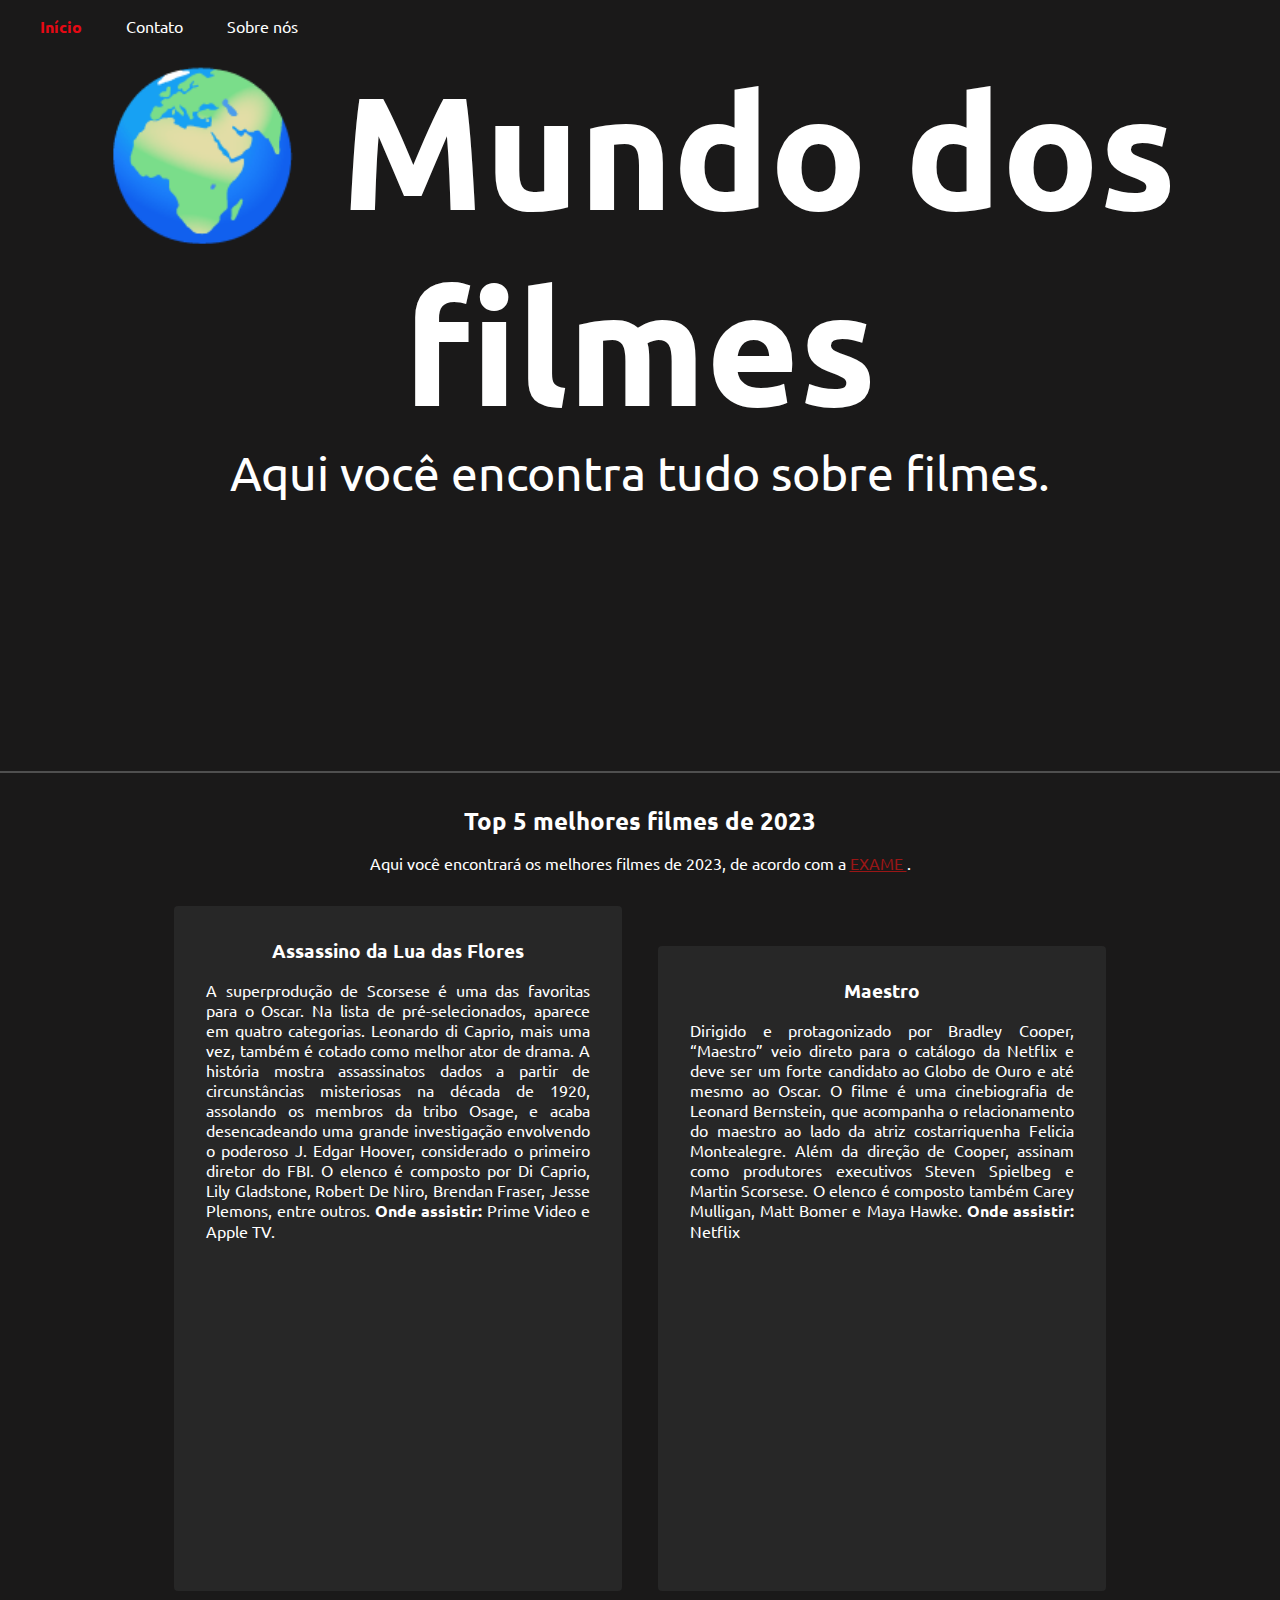
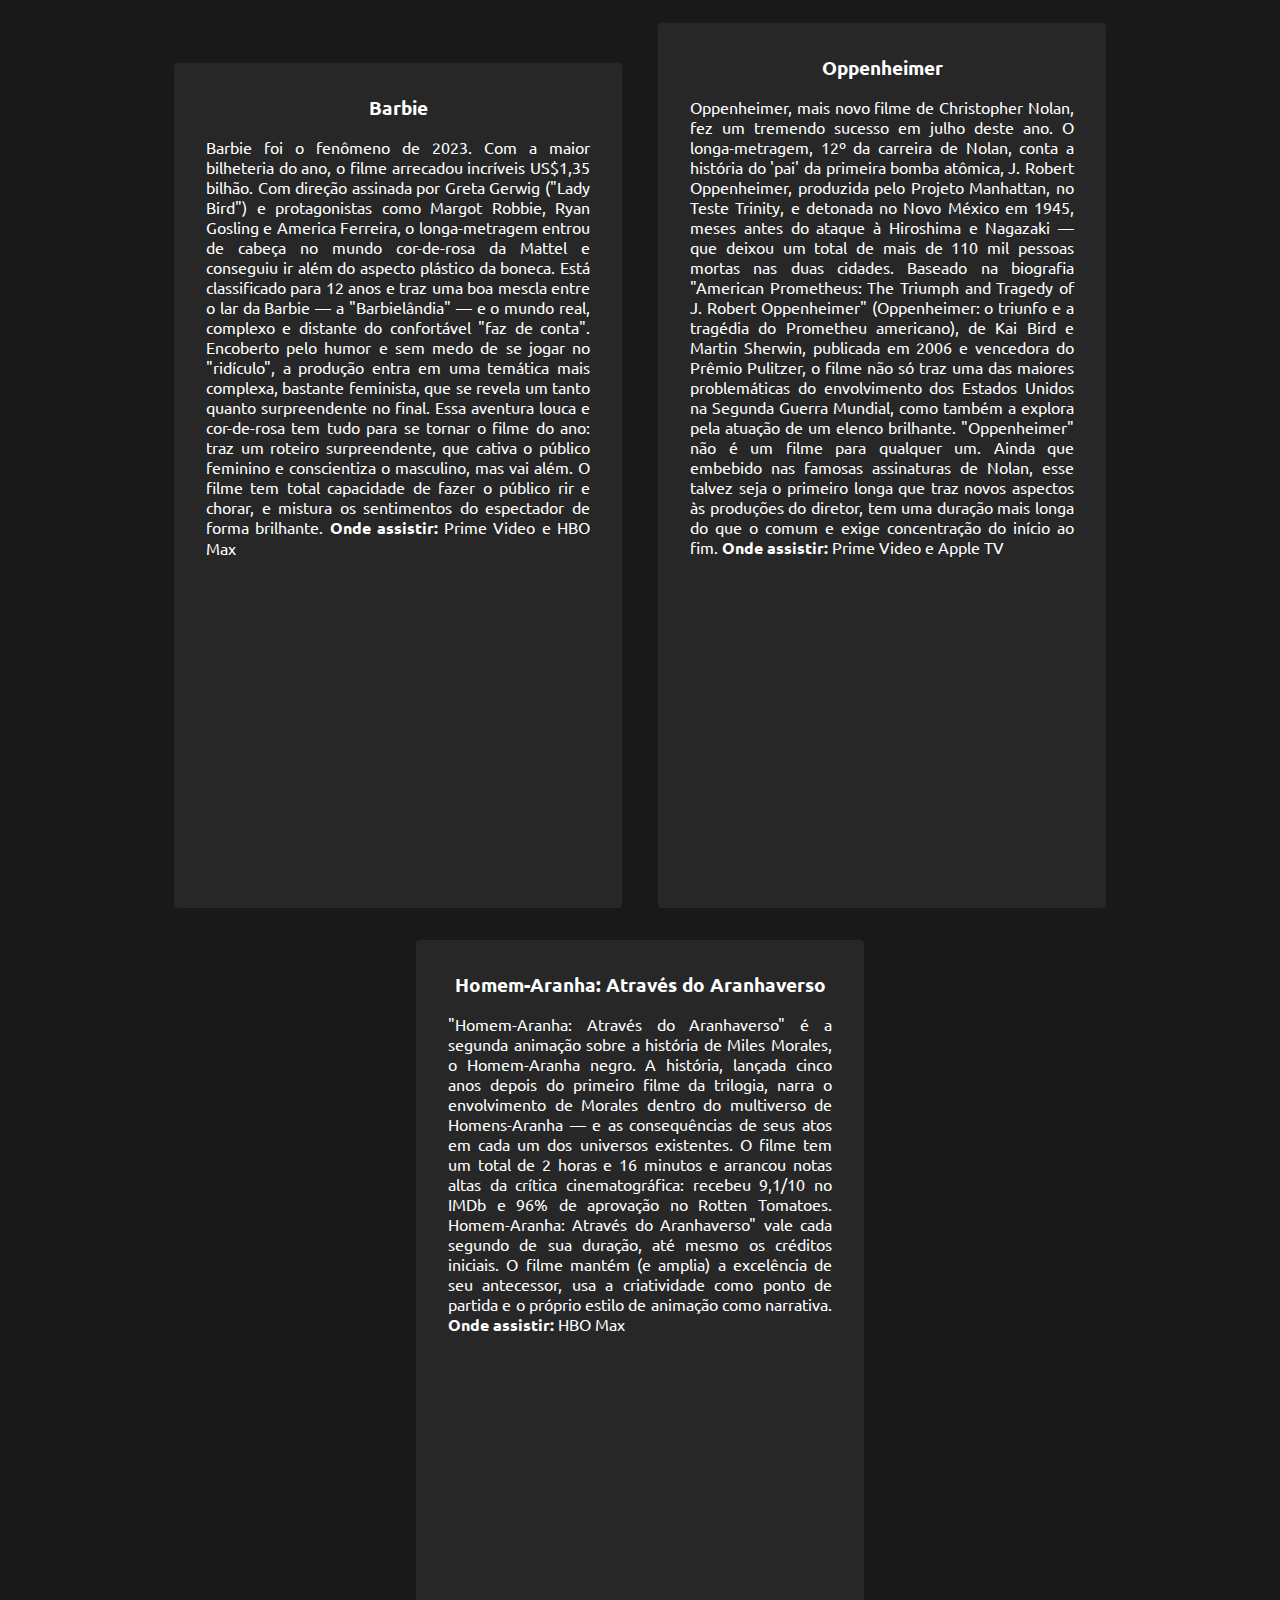
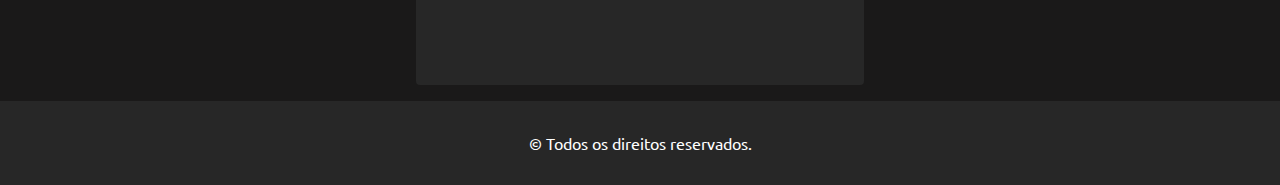
==== index.html @ b5dd5a97 "feat: copy ." ====
<!DOCTYPE html>
<html lang="pt-br">
  <head>
    <meta charset="UTF-8" />
    <meta name="viewport" content="width=device-width, initial-scale=1.0" />
    <link href="/assets/favicon.ico" rel="icon" type="image/x-icon" />
    <link rel="preconnect" href="https://fonts.googleapis.com" />
    <link rel="preconnect" href="https://fonts.gstatic.com" crossorigin />
    <link
      href="https://fonts.googleapis.com/css2?family=Ubuntu+Mono:ital,wght@0,400;0,700;1,400;1,700&family=Ubuntu:ital,wght@0,400;0,700;1,400&display=swap"
      rel="stylesheet"
    />
    <link
      rel="stylesheet"
      href="https://cdnjs.cloudflare.com/ajax/libs/font-awesome/6.2.1/css/all.min.css"
      integrity="sha512-MV7K8+y+gLIBoVD59lQIYicR65iaqukzvf/nwasF0nqhPay5w/9lJmVM2hMDcnK1OnMGCdVK+iQrJ7lzPJQd1w=="
      crossorigin="anonymous"
      referrerpolicy="no-referrer"
    />
    <meta
      name="description"
      content="Descubra os melhores filmes para assistir."
    />
    <meta name="keywords" content="filmes, cinema, 2023" />
    <meta name="author" content="Wesley Alencar" />
    <link rel="stylesheet" href="./global.css" />
    <link rel="stylesheet" href="./styles/index.css" />
    <title>Mundo dos filmes</title>
  </head>
  <body>
    <header>
      <nav>
        <ul>
          <li>
            <a href="#" class="active-link"
              ><i class="fa-solid fa-house"></i>Início</a
            >
          </li>
          <li>
            <a href="pages/contato.html">
              <i class="fa-solid fa-address-card"></i>Contato</a
            >
          </li>
          <li>
            <a href="pages/sobre.html">
              <i class="fa-solid fa-question"></i>
              Sobre nós</a
            >
          </li>
        </ul>
      </nav>
    </header>
    <main>
      <section id="presentation" class="presentation-class">
        <h1>&#127757; Mundo dos filmes</h1>
        <h2>Aqui você encontra tudo sobre filmes.</h2>
      </section>
      <section id="best-movies" class="best-movies-class">
        <h2>Top 5 melhores filmes de 2023</h2>
        <p>
          Aqui você encontrará os melhores filmes de 2023, de acordo com a
          <a
            href="https://exame.com/pop/os-melhores-filmes-de-2023-ate-agora-segundo-ranking-da-exame-pop/"
            target="_blank"
            >EXAME <i class="fa-solid fa-square-arrow-up-right"></i> </a
          >.
        </p>
        <!-- <hr /> -->

        <article>
          <h3>Assassino da Lua das Flores</h3>
          <p>
            A superprodução de Scorsese é uma das favoritas para o Oscar. Na
            lista de pré-selecionados, aparece em quatro categorias. Leonardo di
            Caprio, mais uma vez, também é cotado como melhor ator de drama. A
            história mostra assassinatos dados a partir de circunstâncias
            misteriosas na década de 1920, assolando os membros da tribo Osage,
            e acaba desencadeando uma grande investigação envolvendo o poderoso
            J. Edgar Hoover, considerado o primeiro diretor do FBI. O elenco é
            composto por Di Caprio, Lily Gladstone, Robert De Niro, Brendan
            Fraser, Jesse Plemons, entre outros.

            <strong> Onde assistir: </strong> Prime Video e Apple TV.
          </p>
          <iframe
            width="560"
            height="315"
            src="https://www.youtube.com/embed/T22WRjooZn4?si=lh2Ot-vimSoXQIIa"
            title="YouTube video player"
            frameborder="0"
            allow="accelerometer; autoplay; clipboard-write; encrypted-media; gyroscope; picture-in-picture; web-share"
            allowfullscreen
          ></iframe>
        </article>
        <!-- <hr /> -->
        <article>
          <h3>Maestro</h3>
          <p>
            Dirigido e protagonizado por Bradley Cooper, “Maestro” veio direto
            para o catálogo da Netflix e deve ser um forte candidato ao Globo de
            Ouro e até mesmo ao Oscar. O filme é uma cinebiografia de Leonard
            Bernstein, que acompanha o relacionamento do maestro ao lado da
            atriz costarriquenha Felicia Montealegre. Além da direção de Cooper,
            assinam como produtores executivos Steven Spielbeg e Martin
            Scorsese. O elenco é composto também Carey Mulligan, Matt Bomer e
            Maya Hawke.

            <strong> Onde assistir: </strong> Netflix
          </p>
          <iframe
            width="560"
            height="315"
            src="https://www.youtube.com/embed/1AYIC4e9lZg?si=TeXTI9ZkXKqlvPpS"
            title="YouTube video player"
            frameborder="0"
            allow="accelerometer; autoplay; clipboard-write; encrypted-media; gyroscope; picture-in-picture; web-share"
            allowfullscreen
          ></iframe>
        </article>
        <!-- <hr /> -->

        <article>
          <h3>Barbie</h3>
          <p>
            Barbie foi o fenômeno de 2023. Com a maior bilheteria do ano, o
            filme arrecadou incríveis US$1,35 bilhão. Com direção assinada por
            Greta Gerwig ("Lady Bird") e protagonistas como Margot Robbie, Ryan
            Gosling e America Ferreira, o longa-metragem entrou de cabeça no
            mundo cor-de-rosa da Mattel e conseguiu ir além do aspecto plástico
            da boneca. Está classificado para 12 anos e traz uma boa mescla
            entre o lar da Barbie — a "Barbielândia" — e o mundo real, complexo
            e distante do confortável "faz de conta". Encoberto pelo humor e sem
            medo de se jogar no "ridículo", a produção entra em uma temática
            mais complexa, bastante feminista, que se revela um tanto quanto
            surpreendente no final. Essa aventura louca e cor-de-rosa tem tudo
            para se tornar o filme do ano: traz um roteiro surpreendente, que
            cativa o público feminino e conscientiza o masculino, mas vai além.
            O filme tem total capacidade de fazer o público rir e chorar, e
            mistura os sentimentos do espectador de forma brilhante.

            <strong> Onde assistir: </strong> Prime Video e HBO Max
          </p>
          <iframe
            width="560"
            height="315"
            src="https://www.youtube.com/embed/pBk4NYhWNMM?si=kaM9PAVwFx_wB6Id"
            title="YouTube video player"
            frameborder="0"
            allow="accelerometer; autoplay; clipboard-write; encrypted-media; gyroscope; picture-in-picture; web-share"
            allowfullscreen
          ></iframe>
        </article>
        <!-- <hr /> -->

        <article>
          <h3>Oppenheimer</h3>
          <p>
            Oppenheimer, mais novo filme de Christopher Nolan, fez um tremendo
            sucesso em julho deste ano. O longa-metragem, 12º da carreira de
            Nolan, conta a história do 'pai' da primeira bomba atômica, J.
            Robert Oppenheimer, produzida pelo Projeto Manhattan, no Teste
            Trinity, e detonada no Novo México em 1945, meses antes do ataque à
            Hiroshima e Nagazaki — que deixou um total de mais de 110 mil
            pessoas mortas nas duas cidades. Baseado na biografia "American
            Prometheus: The Triumph and Tragedy of J. Robert Oppenheimer"
            (Oppenheimer: o triunfo e a tragédia do Prometheu americano), de Kai
            Bird e Martin Sherwin, publicada em 2006 e vencedora do Prêmio
            Pulitzer, o filme não só traz uma das maiores problemáticas do
            envolvimento dos Estados Unidos na Segunda Guerra Mundial, como
            também a explora pela atuação de um elenco brilhante. "Oppenheimer"
            não é um filme para qualquer um. Ainda que embebido nas famosas
            assinaturas de Nolan, esse talvez seja o primeiro longa que traz
            novos aspectos às produções do diretor, tem uma duração mais longa
            do que o comum e exige concentração do início ao fim.

            <strong> Onde assistir: </strong> Prime Video e Apple TV
          </p>
          <iframe
            width="560"
            height="315"
            src="https://www.youtube.com/embed/F3OxA9Cz17A?si=D6wG1gP7e25DbAF4"
            title="YouTube video player"
            frameborder="0"
            allow="accelerometer; autoplay; clipboard-write; encrypted-media; gyroscope; picture-in-picture; web-share"
            allowfullscreen
          ></iframe>
        </article>
        <!-- <hr /> -->

        <article>
          <h3>Homem-Aranha: Através do Aranhaverso</h3>
          <p>
            "Homem-Aranha: Através do Aranhaverso" é a segunda animação sobre a
            história de Miles Morales, o Homem-Aranha negro. A história, lançada
            cinco anos depois do primeiro filme da trilogia, narra o
            envolvimento de Morales dentro do multiverso de Homens-Aranha — e as
            consequências de seus atos em cada um dos universos existentes. O
            filme tem um total de 2 horas e 16 minutos e arrancou notas altas da
            crítica cinematográfica: recebeu 9,1/10 no IMDb e 96% de aprovação
            no Rotten Tomatoes. Homem-Aranha: Através do Aranhaverso" vale cada
            segundo de sua duração, até mesmo os créditos iniciais. O filme
            mantém (e amplia) a excelência de seu antecessor, usa a criatividade
            como ponto de partida e o próprio estilo de animação como narrativa.

            <strong> Onde assistir: </strong> HBO Max
          </p>
          <iframe
            width="560"
            height="315"
            src="https://www.youtube.com/embed/LZBlXkDvhh4?si=C2SuOZKjbtNcQw54"
            title="YouTube video player"
            frameborder="0"
            allow="accelerometer; autoplay; clipboard-write; encrypted-media; gyroscope; picture-in-picture; web-share"
            allowfullscreen
          ></iframe>
        </article>
        <!-- <hr /> -->
      </section>
    </main>

    <footer>
      <p>© Todos os direitos reservados.</p>
    </footer>
  </body>
</html>
---- global.css ----
:root {
  --text: #ffffff;
  --background: #1a1919;
  --background-lighter: #272727;
  --primary: #e50914;
  --secondary: #9a1616;
  --accent: #f82727;
  --default-raduis: 0.25rem;
}

* {
  box-sizing: border-box;
  margin: 0;
  padding: 0;
  font-family: "Ubuntu", sans-serif;
  transition: 0.2s ease-in-out;
}

html,
body {
  width: 100%;
  scroll-behavior: smooth;
}

body {
  background-color: var(--background);
  color: var(--text);
}

a {
  color: var(--secondary);
}

nav {
  padding: 1rem;
  background-color: var(--background);
}

nav i {
  margin-right: 0.5rem;
}

nav ul {
  list-style: none;
  display: inline;
}

nav ul li {
  display: inline;
  margin: 1rem;
}

nav ul li a {
  color: var(--text);
  text-decoration: none;
}

nav ul li a:active {
  color: var(--primary);
}

nav ul li:hover a {
  color: var(--primary);
}

.active-link {
  color: var(--primary);
  font-weight: bold;
}

.active-link:hover {
  color: var(--secondary);
}

footer {
  background-color: var(--background-lighter);
  padding: 1rem;
  text-align: center;
}
---- styles/index.css ----
.best-movies-class {
  text-align: center;
}

article {
  display: inline-block;
  width: 35vw;
  min-height: 10vh;
  padding: 1rem;
  margin: 1rem;
  border-radius: var(--default-raduis);
  text-align: center;
  background-color: var(--background-lighter);
}

article h3,
p {
  margin: 1rem;
}

article p {
  text-align: justify;
}

.presentation-class {
  height: 80vh;
  background-image: url("../assets/background-presentation.gif");
  background-size: cover;
  margin-bottom: 2rem;
  text-align: center;
  border-bottom: solid 2px #4f4f4f;
}

.presentation-class h1 {
  font-size: 10rem;
}

.presentation-class h2 {
  font-size: 3rem;
  font-weight: 400;
}
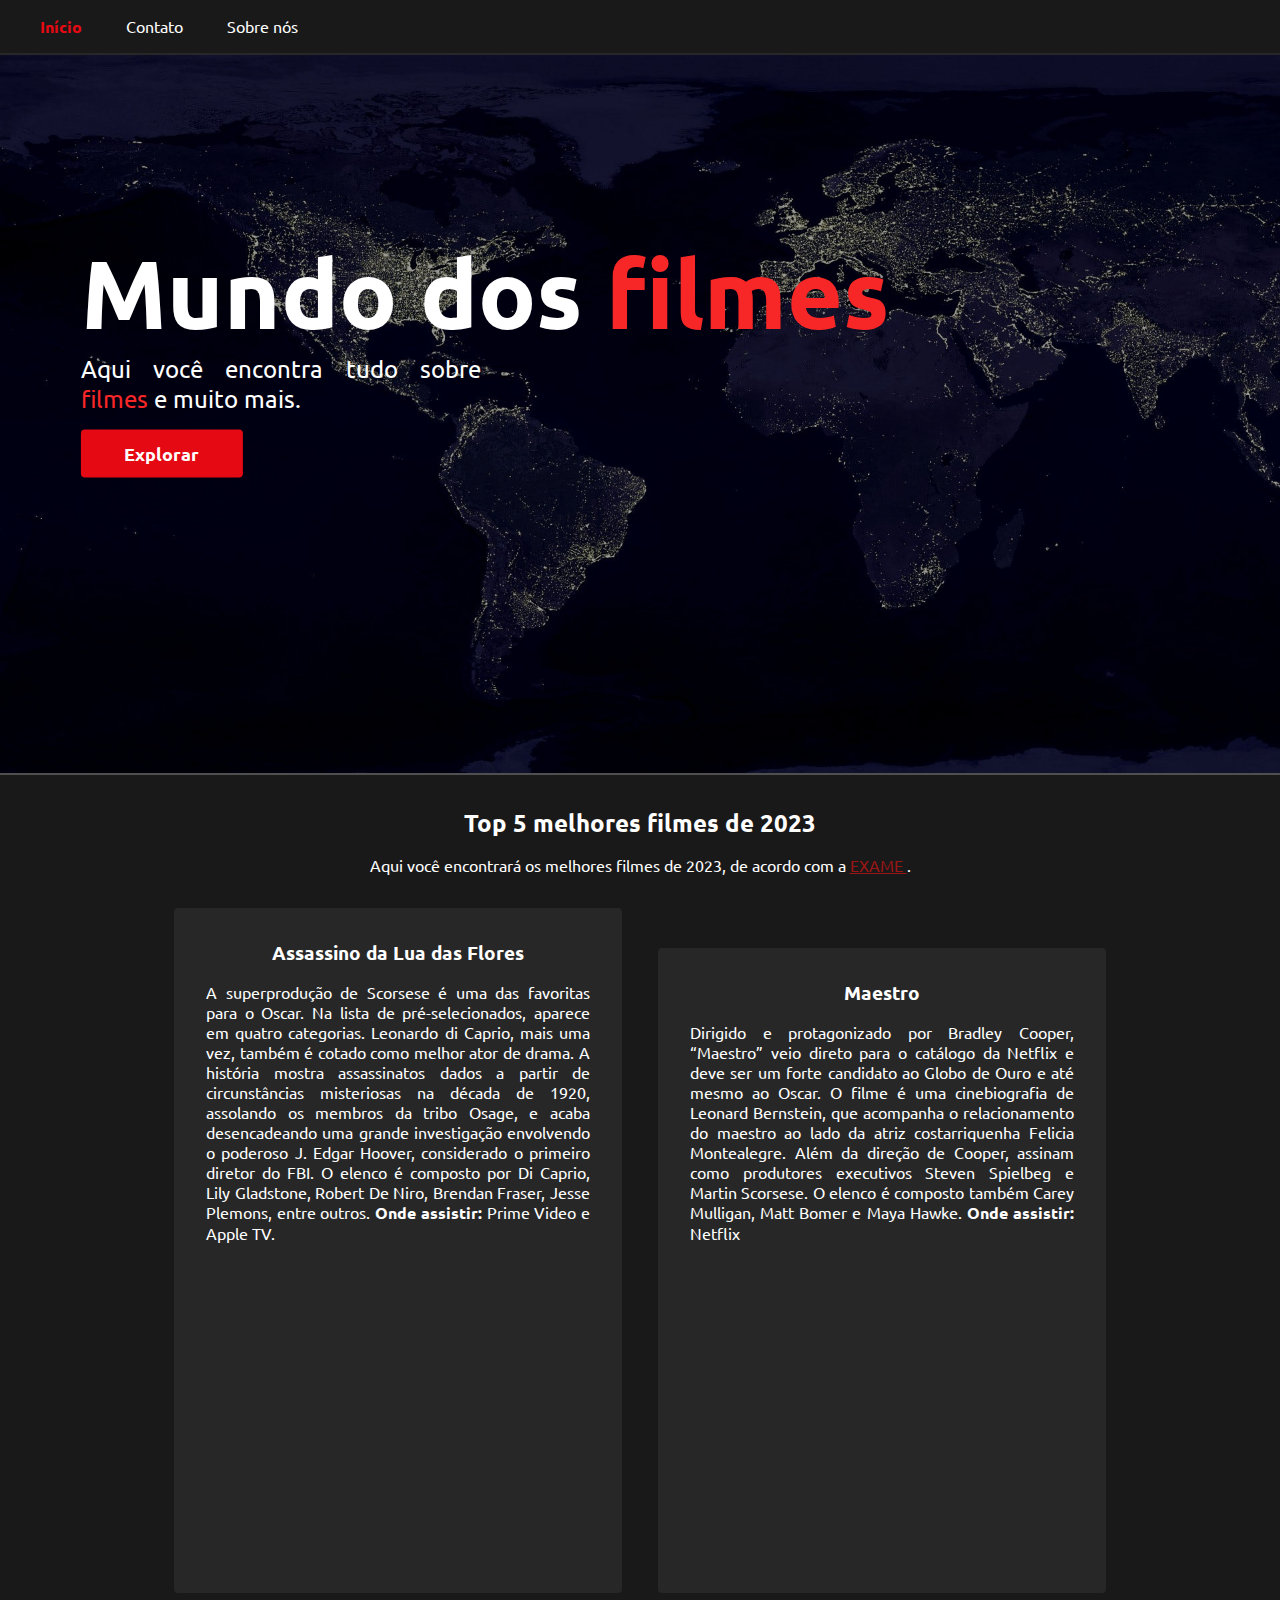
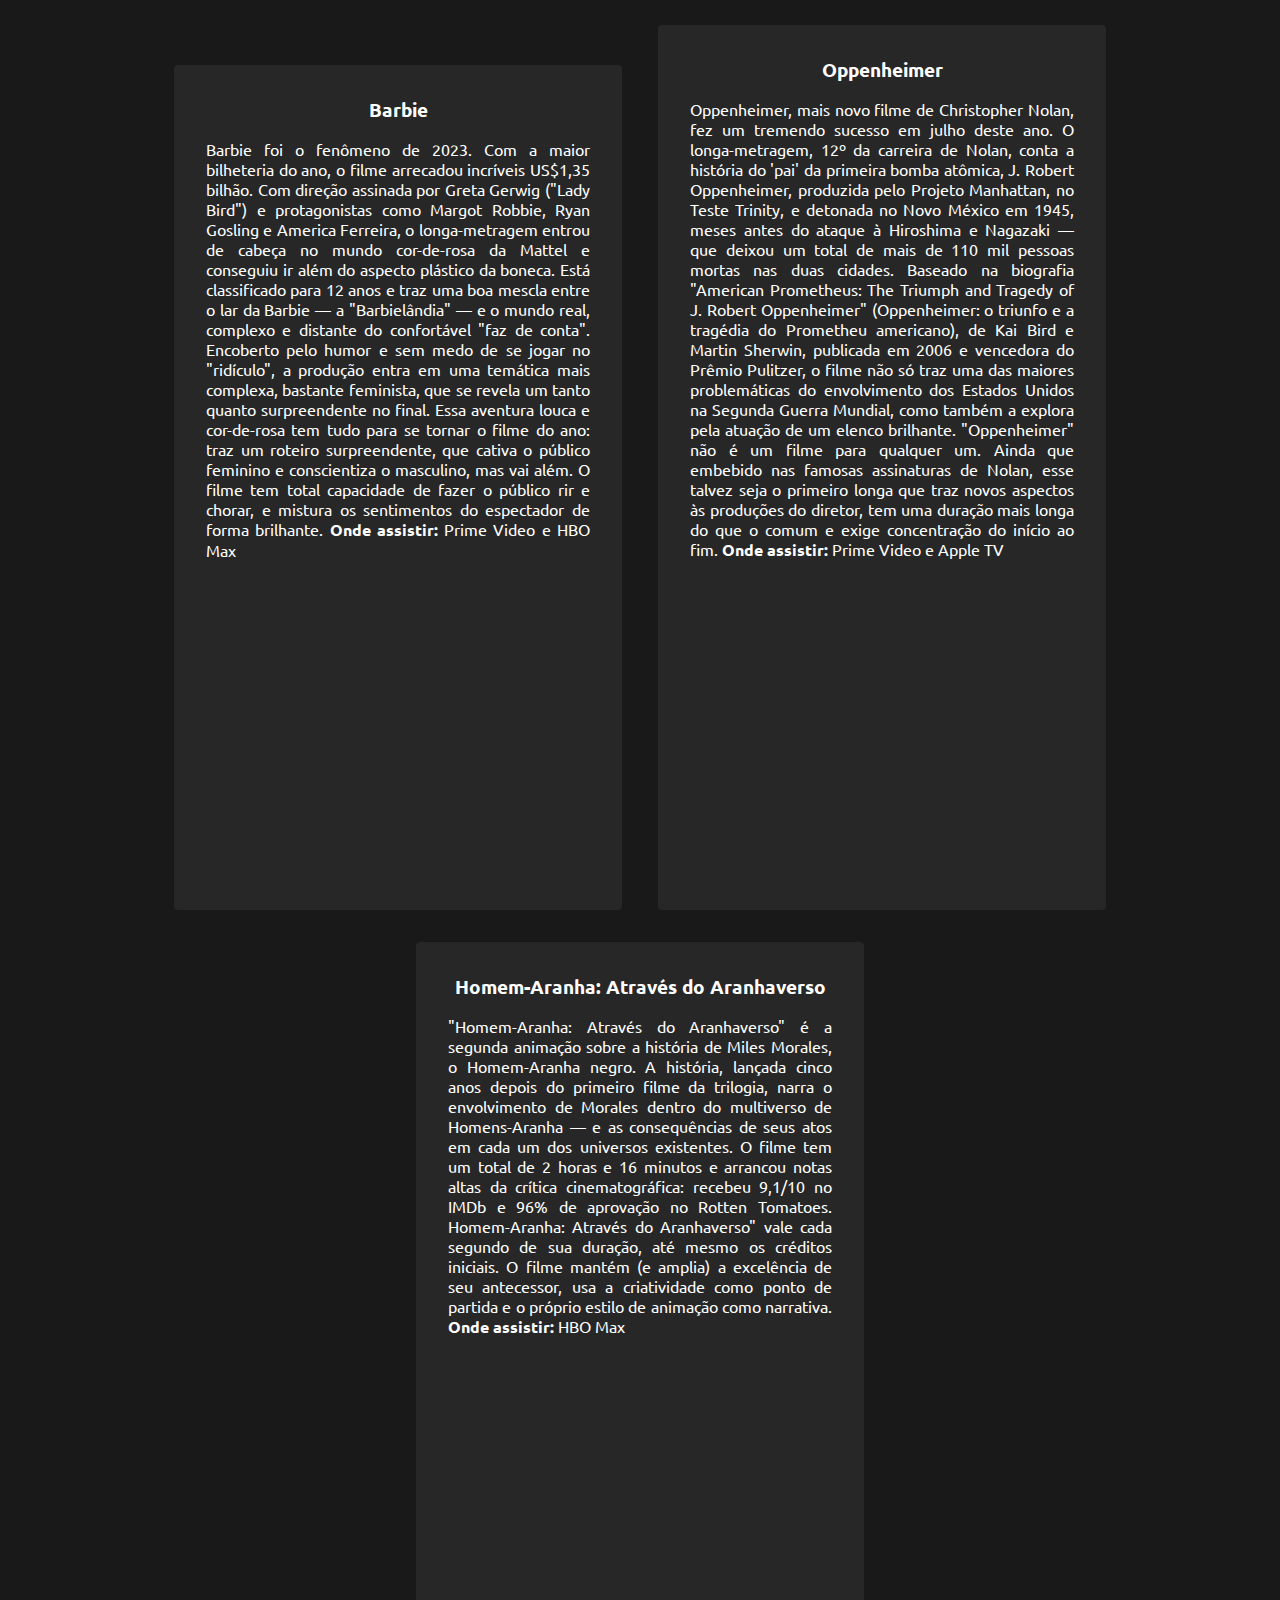
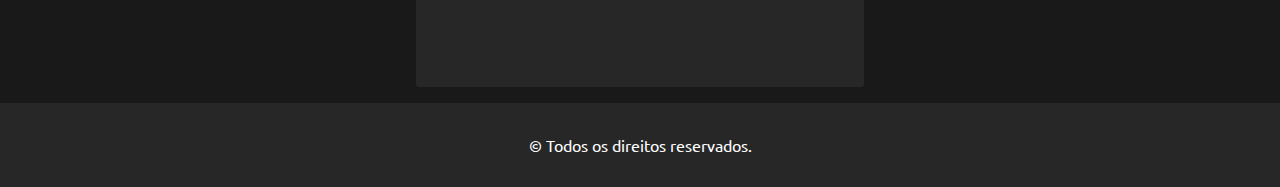
==== commit f93c3d76: "refator: add new wallpaper image and acessibility tags" ====
--- a/index.html
+++ b/index.html
@@ -52,8 +52,29 @@
     </header>
     <main>
       <section id="presentation" class="presentation-class">
-        <h1>&#127757; Mundo dos filmes</h1>
-        <h2>Aqui você encontra tudo sobre filmes.</h2>
+        <img
+          src="./assets/map-600.jpg"
+          srcset="
+            ./assets/map-600.jpg  600w,
+            ./assets/map-hd.jpg   720w,
+            ./assets/map-fhd.jpg 1279w,
+            ./assets/map-2k.jpg  1919w
+          "
+          alt="Descrição da imagem"
+        />
+        <div class="description" aria-label="Descrição do site">
+          <h1>Mundo dos <span class="span-contrast">filmes</span></h1>
+          <h2>
+            Aqui você encontra tudo sobre
+            <span class="span-contrast">filmes</span> e muito mais.
+          </h2>
+          <button
+            aria-label="Ir para seção de melhores filmes"
+            class="primary-button"
+          >
+            <a href="#best-movies"> Explorar </a>
+          </button>
+        </div>
       </section>
       <section id="best-movies" class="best-movies-class">
         <h2>Top 5 melhores filmes de 2023</h2>
@@ -67,9 +88,9 @@
         </p>
         <!-- <hr /> -->
 
-        <article>
-          <h3>Assassino da Lua das Flores</h3>
-          <p>
+        <article aria-label="card do filme">
+          <h3 aria-label="Título do filme">Assassino da Lua das Flores</h3>
+          <p aria-label="Descrição do filme">
             A superprodução de Scorsese é uma das favoritas para o Oscar. Na
             lista de pré-selecionados, aparece em quatro categorias. Leonardo di
             Caprio, mais uma vez, também é cotado como melhor ator de drama. A
@@ -83,6 +104,7 @@
             <strong> Onde assistir: </strong> Prime Video e Apple TV.
           </p>
           <iframe
+            aria-label="Trailer do filme"
             width="560"
             height="315"
             src="https://www.youtube.com/embed/T22WRjooZn4?si=lh2Ot-vimSoXQIIa"
@@ -93,9 +115,9 @@
           ></iframe>
         </article>
         <!-- <hr /> -->
-        <article>
-          <h3>Maestro</h3>
-          <p>
+        <article aria-label="card do filme">
+          <h3 aria-label="Título do filme">Maestro</h3>
+          <p aria-label="Descrição do filme">
             Dirigido e protagonizado por Bradley Cooper, “Maestro” veio direto
             para o catálogo da Netflix e deve ser um forte candidato ao Globo de
             Ouro e até mesmo ao Oscar. O filme é uma cinebiografia de Leonard
@@ -108,6 +130,7 @@
             <strong> Onde assistir: </strong> Netflix
           </p>
           <iframe
+            aria-label="Trailer do filme"
             width="560"
             height="315"
             src="https://www.youtube.com/embed/1AYIC4e9lZg?si=TeXTI9ZkXKqlvPpS"
@@ -119,9 +142,9 @@
         </article>
         <!-- <hr /> -->
 
-        <article>
-          <h3>Barbie</h3>
-          <p>
+        <article aria-label="card do filme">
+          <h3 aria-label="Título do filme">Barbie</h3>
+          <p aria-label="Descrição do filme">
             Barbie foi o fenômeno de 2023. Com a maior bilheteria do ano, o
             filme arrecadou incríveis US$1,35 bilhão. Com direção assinada por
             Greta Gerwig ("Lady Bird") e protagonistas como Margot Robbie, Ryan
@@ -141,6 +164,7 @@
             <strong> Onde assistir: </strong> Prime Video e HBO Max
           </p>
           <iframe
+            aria-label="Trailer do filme"
             width="560"
             height="315"
             src="https://www.youtube.com/embed/pBk4NYhWNMM?si=kaM9PAVwFx_wB6Id"
@@ -152,9 +176,9 @@
         </article>
         <!-- <hr /> -->
 
-        <article>
-          <h3>Oppenheimer</h3>
-          <p>
+        <article aria-label="card do filme">
+          <h3 aria-label="Título do filme">Oppenheimer</h3>
+          <p aria-label="Descrição do filme">
             Oppenheimer, mais novo filme de Christopher Nolan, fez um tremendo
             sucesso em julho deste ano. O longa-metragem, 12º da carreira de
             Nolan, conta a história do 'pai' da primeira bomba atômica, J.
@@ -176,6 +200,7 @@
             <strong> Onde assistir: </strong> Prime Video e Apple TV
           </p>
           <iframe
+            aria-label="Trailer do filme"
             width="560"
             height="315"
             src="https://www.youtube.com/embed/F3OxA9Cz17A?si=D6wG1gP7e25DbAF4"
@@ -187,9 +212,11 @@
         </article>
         <!-- <hr /> -->
 
-        <article>
-          <h3>Homem-Aranha: Através do Aranhaverso</h3>
-          <p>
+        <article aria-label="card do filme">
+          <h3 aria-label="Título do filme">
+            Homem-Aranha: Através do Aranhaverso
+          </h3>
+          <p aria-label="Descrição do filme">
             "Homem-Aranha: Através do Aranhaverso" é a segunda animação sobre a
             história de Miles Morales, o Homem-Aranha negro. A história, lançada
             cinco anos depois do primeiro filme da trilogia, narra o
@@ -205,6 +232,7 @@
             <strong> Onde assistir: </strong> HBO Max
           </p>
           <iframe
+            aria-label="Trailer do filme"
             width="560"
             height="315"
             src="https://www.youtube.com/embed/LZBlXkDvhh4?si=C2SuOZKjbtNcQw54"
--- a/global.css
+++ b/global.css
@@ -34,6 +34,7 @@
 nav {
   padding: 1rem;
   background-color: var(--background);
+  border-bottom: 2px solid var(--background-lighter);
 }
 
 nav i {
@@ -77,3 +78,27 @@
   padding: 1rem;
   text-align: center;
 }
+
+.primary-button {
+  display: block;
+  background-color: var(--primary);
+  color: var(--text);
+  cursor: pointer;
+  border-radius: var(--default-raduis);
+  border: none;
+  height: 2rem;
+  padding: 0.5rem 0.3rem;
+}
+
+.primary-button:hover {
+  opacity: 0.5;
+}
+
+.primary-button a {
+  text-decoration: none;
+  color: var(--text);
+}
+
+.span-contrast {
+  color: var(--accent);
+}
--- a/styles/index.css
+++ b/styles/index.css
@@ -23,19 +23,60 @@
 }
 
 .presentation-class {
+  position: relative;
   height: 80vh;
-  background-image: url("../assets/background-presentation.gif");
+  /* background-image: url("../assets/background-presentation.gif"); */
   background-size: cover;
   margin-bottom: 2rem;
   text-align: center;
   border-bottom: solid 2px #4f4f4f;
+  overflow: hidden;
 }
 
 .presentation-class h1 {
-  font-size: 10rem;
+  font-size: 6rem;
 }
 
 .presentation-class h2 {
-  font-size: 3rem;
+  font-size: 1.5rem;
   font-weight: 400;
+  width: 25rem;
+  text-align: justify;
+  color: var(--text);
 }
+
+.presentation-class::before {
+  content: "";
+  width: 100%;
+  height: 100%;
+  position: absolute;
+  top: 0;
+  left: 0;
+  background-color: #00000060;
+  z-index: 0;
+}
+
+.presentation-class .description {
+  position: absolute;
+  display: inline-block;
+  top: 0;
+  left: 0;
+  height: 50%;
+  top: 50%;
+  transform: translate(10%, -50%);
+}
+
+.map-img {
+  width: 100%;
+  height: 100%;
+  position: absolute;
+  z-index: -1;
+}
+
+.presentation-class button {
+  width: 20%;
+  font-weight: bold;
+  margin-top: 1rem;
+  font-size: large;
+  height: 3rem;
+}
